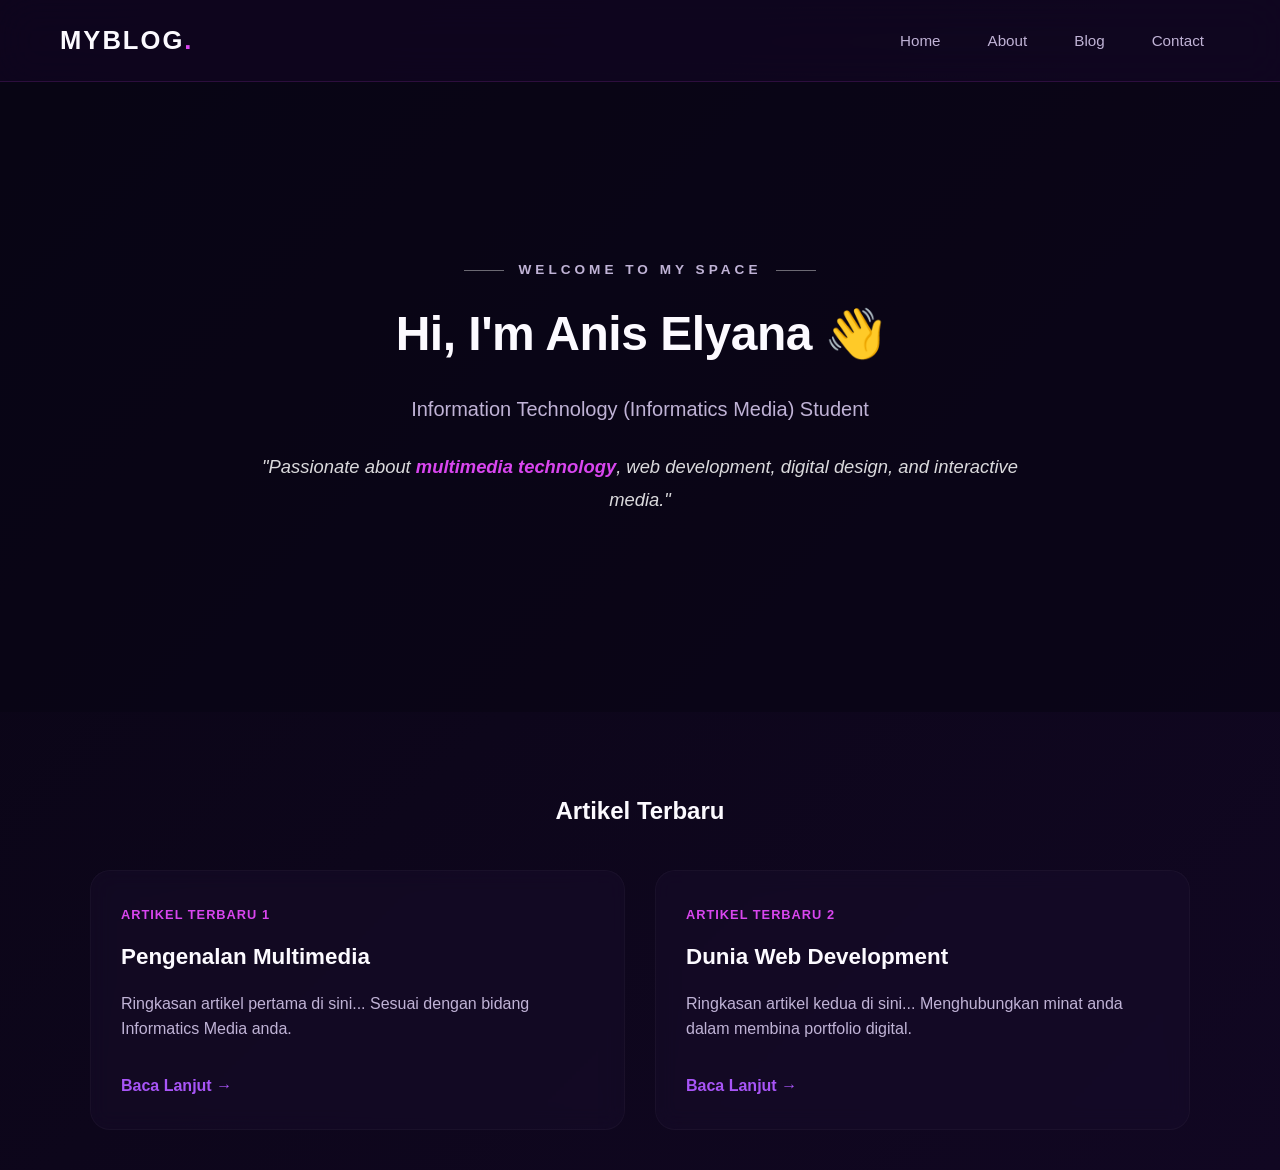
==== index.html @ ac36e663 "update" ====
<!DOCTYPE html>
<html lang="ms">
<head>
    <meta charset="UTF-8">
    <!-- TAG WAJIB UNTUK RESPONSIVE MOBILE -->
    <meta name="viewport" content="width=device-width, initial-scale=1.0">
    <title>Personal Blog | Home</title>
    <link rel="stylesheet" href="style.css">
</head>
<body>

    <!-- Menu Navigasi (Kekal & Responsive) -->
    <nav class="navbar">
        <div class="logo">MyBlog</div>
        <ul class="nav-links">
            <li><a href="index.html">Home</a></li>
            <li><a href="about.html">About</a></li>
            <li><a href="blog.html">Blog</a></li>
            <li><a href="contact.html">Contact</a></li>
        </ul>
    </nav>

    <!-- HERO SECTION (KINI GAMBAR DIKAWAL TERUS OLEH HTML MENGGUNAKAN background.jpg) -->
    <header class="hero-space" style="background: url('background.jpg') no-repeat center center/cover;">
        <div class="hero-overlay">
            <div class="hero-content">
                
                <div class="welcome-line">
                    <span class="line"></span>
                    <span class="welcome-text">WELCOME TO MY SPACE</span>
                    <span class="line"></span>
                </div>

                <h1 class="hero-title">Hi, I'm Anis Elyana <span class="wave-emoji">👋</span></h1>
                
                <p class="hero-subtitle">Information Technology (Informatics Media) Student</p>
                
                <p class="hero-quote">
                    "Passionate about <span class="highlight-purple">multimedia technology</span>, web development, digital design, and interactive media."
                </p>

            </div>
        </div>
    </header>

    <!-- KANDUNGAN UTAMA (Kekal Kad Artikel Anda di Bawah Hero) -->
    <main class="container">
        <h2 style="text-align: center; margin-top: 40px; color: var(--text-main);">Artikel Terbaru</h2>
        
        <section class="content-grid">
            <div class="card">
                <span class="blog-date">Artikel Terbaru 1</span>
                <h3>Pengenalan Multimedia</h3>
                <p>Ringkasan artikel pertama di sini... Sesuai dengan bidang Informatics Media anda.</p>
                <a href="blog.html">Baca Lanjut &rarr;</a>
            </div>
            <div class="card">
                <span class="blog-date">Artikel Terbaru 2</span>
                <h3>Dunia Web Development</h3>
                <p>Ringkasan artikel kedua di sini... Menghubungkan minat anda dalam membina portfolio digital.</p>
                <a href="blog.html">Baca Lanjut &rarr;</a>
            </div>
        </section>
    </main>

</body>
</html>
---- style.css ----
/* --- 1. SETTING UTAMA & WARNA (TEMA CYBER PURPLE) --- */
:root {
    --purple-neon: #d946ef;     /* Fuchsia / Neon Purple */
    --purple-glow: #a855f7;     /* Bright Violet */
    --bg-dark: #090514;         /* Ungu gelap pekat malam */
    --bg-light-purple: #140b24; /* Ungu gelap sederhana */
    --card-bg: rgba(26, 15, 46, 0.45); /* Gelas ungu separa lutsinar */
    --text-main: #fcfaff;       /* Putih bersih dengan ton ungu lembut */
    --text-muted: #c0b3d6;      /* Kelabu ungu lembut */
}

/* 1.1 ANIMASI LATAR BELAKANG UNGU BERGERAK */
@keyframes purpleFlow {
    0% { background-position: 0% 50%; }
    50% { background-position: 100% 50%; }
    100% { background-position: 0% 50%; }
}

body {
    font-family: 'Segoe UI', Roboto, sans-serif;
    margin: 0;
    padding: 0;
    background: linear-gradient(135deg, var(--bg-dark), #110722, #1d0b3a, var(--bg-light-purple));
    background-size: 300% 300%;
    animation: purpleFlow 15s ease infinite;
    color: var(--text-main);
    line-height: 1.6;
    overflow-x: hidden;
}

.container {
    padding: 40px 20px;
    max-width: 1100px;
    margin: 0 auto;
}

/* --- 2. MENU NAVIGASI MINIMALIS UNGU --- */
.navbar {
    background-color: rgba(17, 7, 34, 0.65);
    backdrop-filter: blur(20px);
    -webkit-backdrop-filter: blur(20px);
    padding: 20px;
    display: flex;
    flex-direction: column;
    align-items: center;
    gap: 15px;
    border-bottom: 1px solid rgba(217, 70, 239, 0.15);
    position: sticky;
    top: 0;
    z-index: 1000;
}

.logo {
    font-size: 1.6rem;
    font-weight: 800;
    color: var(--text-main);
    letter-spacing: 2px;
    text-transform: uppercase;
    position: relative;
}

/* Kesan titik neon ungu pada logo (Dibaiki dari ::sidebar) */
.logo::after {
    content: '.';
    color: var(--purple-neon);
    animation: pulseGlow 2s infinite;
}

@keyframes pulseGlow {
    0%, 100% { opacity: 0.3; text-shadow: none; }
    50% { opacity: 1; text-shadow: 0 0 10px var(--purple-neon); }
}

.nav-links {
    list-style: none;
    padding: 0;
    margin: 0;
    display: flex;
    flex-direction: column;
    gap: 15px;
    text-align: center;
}

.nav-links a {
    color: var(--text-muted);
    text-decoration: none;
    font-weight: 500;
    font-size: 0.95rem;
    transition: all 0.3s ease;
    padding: 8px 16px;
    border-radius: 20px; /* Bentuk kapsul pill */
}

.nav-links a:hover {
    color: var(--text-main);
    background: rgba(217, 70, 239, 0.15);
    box-shadow: 0 0 15px rgba(217, 70, 239, 0.2);
}

/* --- 3. HERO SECTION BARU (BERDASARKAN image_591ca4.jpg) --- */
.hero-space {
    position: relative;
    width: 100%;
    min-height: 70vh; /* Ketinggian yang seimbang untuk desktop & mobile */
    
    /* DIBAIKI: Nama fail ditukar kepada background.jpg mengikut fail anda */
    background: url('background.jpg') no-repeat center center/cover;
    
    display: flex;
    align-items: center;
    justify-content: center;
}

/* Lapisan Gelap Gelap lutsinar di atas gambar */
.hero-overlay {
    position: absolute;
    top: 0;
    left: 0;
    width: 100%;
    height: 100%;
    background: rgba(9, 5, 20, 0.65); 
    display: flex;
    align-items: center;
    justify-content: center;
    padding: 20px;
    box-sizing: border-box;
}

.hero-content {
    text-align: center;
    max-width: 800px;
    animation: fadeInUp 0.8s cubic-bezier(0.16, 1, 0.3, 1) both;
}

/* Hiasan WELCOME TO MY SPACE + Garisan Kiri Kanan */
.welcome-line {
    display: flex;
    align-items: center;
    justify-content: center;
    gap: 15px;
    margin-bottom: 15px;
}

.welcome-line .line {
    width: 40px;
    height: 1px;
    background-color: rgba(255, 255, 255, 0.4);
}

.welcome-text {
    font-size: 0.85rem;
    font-weight: 600;
    letter-spacing: 4px;
    color: var(--text-muted);
    text-transform: uppercase;
}

/* Tajuk Utama Besar */
.hero-title {
    font-size: 3rem;
    font-weight: 700;
    margin: 10px 0;
    color: var(--text-main);
    letter-spacing: -0.5px;
}

.hero-subtitle {
    font-size: 1.25rem;
    color: var(--text-muted);
    margin-bottom: 25px;
    font-weight: 400;
}

/* Teks Petikan / Quote */
.hero-quote {
    font-size: 1.15rem;
    font-style: italic;
    color: rgba(255, 255, 255, 0.85);
    font-weight: 300;
    line-height: 1.8;
}

.highlight-purple {
    color: var(--purple-neon);
    font-weight: 600;
}

/* ANIMASI LAMBAIAN TANGAN (WAVING HAND) */
.wave-emoji {
    display: inline-block;
    animation: waveAnimation 2.5s infinite;
    transform-origin: 70% 70%;
}

/* --- 4. REKA BENTUK HALAMAN ABOUT (KAD LENGCUK MODEN) --- */
@keyframes fadeInUp {
    from {
        opacity: 0;
        transform: translateY(40px);
    }
    to {
        opacity: 1;
        transform: translateY(0);
    }
}

.about-section {
    background: var(--card-bg);
    padding: 50px 40px;
    border-radius: 24px; 
    backdrop-filter: blur(10px);
    -webkit-backdrop-filter: blur(10px);
    box-shadow: 0 20px 40px rgba(0, 0, 0, 0.5);
    border: 1px solid rgba(217, 70, 239, 0.1);
    text-align: center;
    animation: fadeInUp 0.8s cubic-bezier(0.16, 1, 0.3, 1) both;
}

.about-section h2 {
    color: var(--text-main);
    font-size: 2.2rem;
    margin-top: 0;
    margin-bottom: 25px;
}

.profile-img {
    width: 150px;
    height: 150px;
    object-fit: cover;
    border-radius: 30px; 
    border: 3px solid var(--purple-neon);
    box-shadow: 0 0 25px rgba(217, 70, 239, 0.4);
    margin: 25px auto;
    display: block;
    transition: transform 0.5s ease;
}

.profile-img:hover {
    transform: rotate(5deg) scale(1.05); 
}

.about-text p {
    color: var(--text-muted);
    max-width: 700px;
    margin: 15px auto;
    font-size: 1.05rem;
}

/* --- 5. GRID KAD BLOG DENGAN EFFECT BORDER PURPLE GLOW --- */
.content-grid {
    display: grid;
    grid-template-columns: 1fr;
    gap: 30px;
    margin-top: 40px;
}

.card {
    background: var(--card-bg);
    padding: 30px;
    border-radius: 20px;
    backdrop-filter: blur(10px);
    -webkit-backdrop-filter: blur(10px);
    border: 1px solid rgba(255, 255, 255, 0.03);
    transition: all 0.4s cubic-bezier(0.16, 1, 0.3, 1);
    animation: fadeInUp 0.8s cubic-bezier(0.16, 1, 0.3, 1) both;
}

.card:nth-child(2) { animation-delay: 0.15s; }
.card:nth-child(3) { animation-delay: 0.3s; }

.card:hover {
    transform: translateY(-6px);
    background: rgba(38, 22, 66, 0.6);
    border-color: var(--purple-neon);
    box-shadow: 0 15px 30px rgba(168, 85, 247, 0.25);
}

.blog-date {
    font-size: 0.8rem;
    font-weight: 600;
    color: var(--purple-neon);
    text-transform: uppercase;
    letter-spacing: 1px;
}

.card h3 {
    margin: 12px 0;
    color: var(--text-main);
    font-size: 1.4rem;
}

.card p {
    color: var(--text-muted);
}

.card a {
    color: var(--purple-glow);
    text-decoration: none;
    font-weight: bold;
    display: inline-block;
    margin-top: 15px;
    transition: color 0.3s ease;
}

.card a:hover {
    color: var(--purple-neon);
}

/* --- 6. BORANG CONTACT MINIMALIS --- */
.contact-form {
    background: var(--card-bg);
    padding: 40px;
    border-radius: 24px;
    backdrop-filter: blur(10px);
    -webkit-backdrop-filter: blur(10px);
    box-shadow: 0 20px 40px rgba(0, 0, 0, 0.5);
    border: 1px solid rgba(217, 70, 239, 0.1);
    max-width: 500px;
    margin: 40px auto 0 auto;
    animation: fadeInUp 0.8s cubic-bezier(0.16, 1, 0.3, 1) both;
}

.form-group {
    margin-bottom: 25px;
    display: flex;
    flex-direction: column;
}

.form-group label {
    margin-bottom: 10px;
    font-size: 0.9rem;
    color: var(--text-main);
    letter-spacing: 0.5px;
}

.form-group input, .form-group textarea {
    padding: 14px;
    background: rgba(13, 7, 24, 0.8);
    border: 1px solid rgba(255, 255, 255, 0.05);
    border-radius: 12px;
    font-size: 1rem;
    color: var(--text-main);
    width: 100%;
    box-sizing: border-box;
    transition: all 0.3s ease;
}

.form-group input:focus, .form-group textarea:focus {
    outline: none;
    border-color: var(--purple-neon);
    box-shadow: 0 0 12px rgba(217, 70, 239, 0.3);
}

.submit-btn {
    background: linear-gradient(135deg, #7c3aed, var(--purple-neon));
    color: white;
    padding: 16px;
    border: none;
    border-radius: 12px;
    cursor: pointer;
    font-size: 1rem;
    font-weight: bold;
    letter-spacing: 1px;
    width: 100%;
    box-shadow: 0 4px 20px rgba(168, 85, 247, 0.3);
    transition: all 0.3s ease;
}

.submit-btn:hover {
    transform: translateY(-2px);
    box-shadow: 0 6px 25px rgba(217, 70, 239, 0.5);
    filter: brightness(1.1);
}

/* --- 7. MEDIA QUERY (Untuk Laptop / Skrin Besar & Responsif) --- */
@media (min-width: 768px) {
    .navbar {
        flex-direction: row;
        justify-content: space-between;
        padding: 20px 60px;
    }

    .nav-links {
        flex-direction: row;
        gap: 15px;
    }

    .about-section {
        text-align: left;
        display: flex;
        align-items: center;
        gap: 60px;
        padding: 60px;
    }

    .profile-img {
        margin: 0;
        width: 170px;
        height: 170px;
    }

    .content-grid {
        grid-template-columns: repeat(2, 1fr);
    }
}

/* Penyesuaian Saiz Skrin Telefon untuk Hero Space */
@media (max-width: 768px) {
    .hero-title {
        font-size: 2.2rem;
    }
    .hero-subtitle {
        font-size: 1.05rem;
    }
    .hero-quote {
        font-size: 1rem;
    }
    .welcome-line .line {
        width: 25px;
    }
}
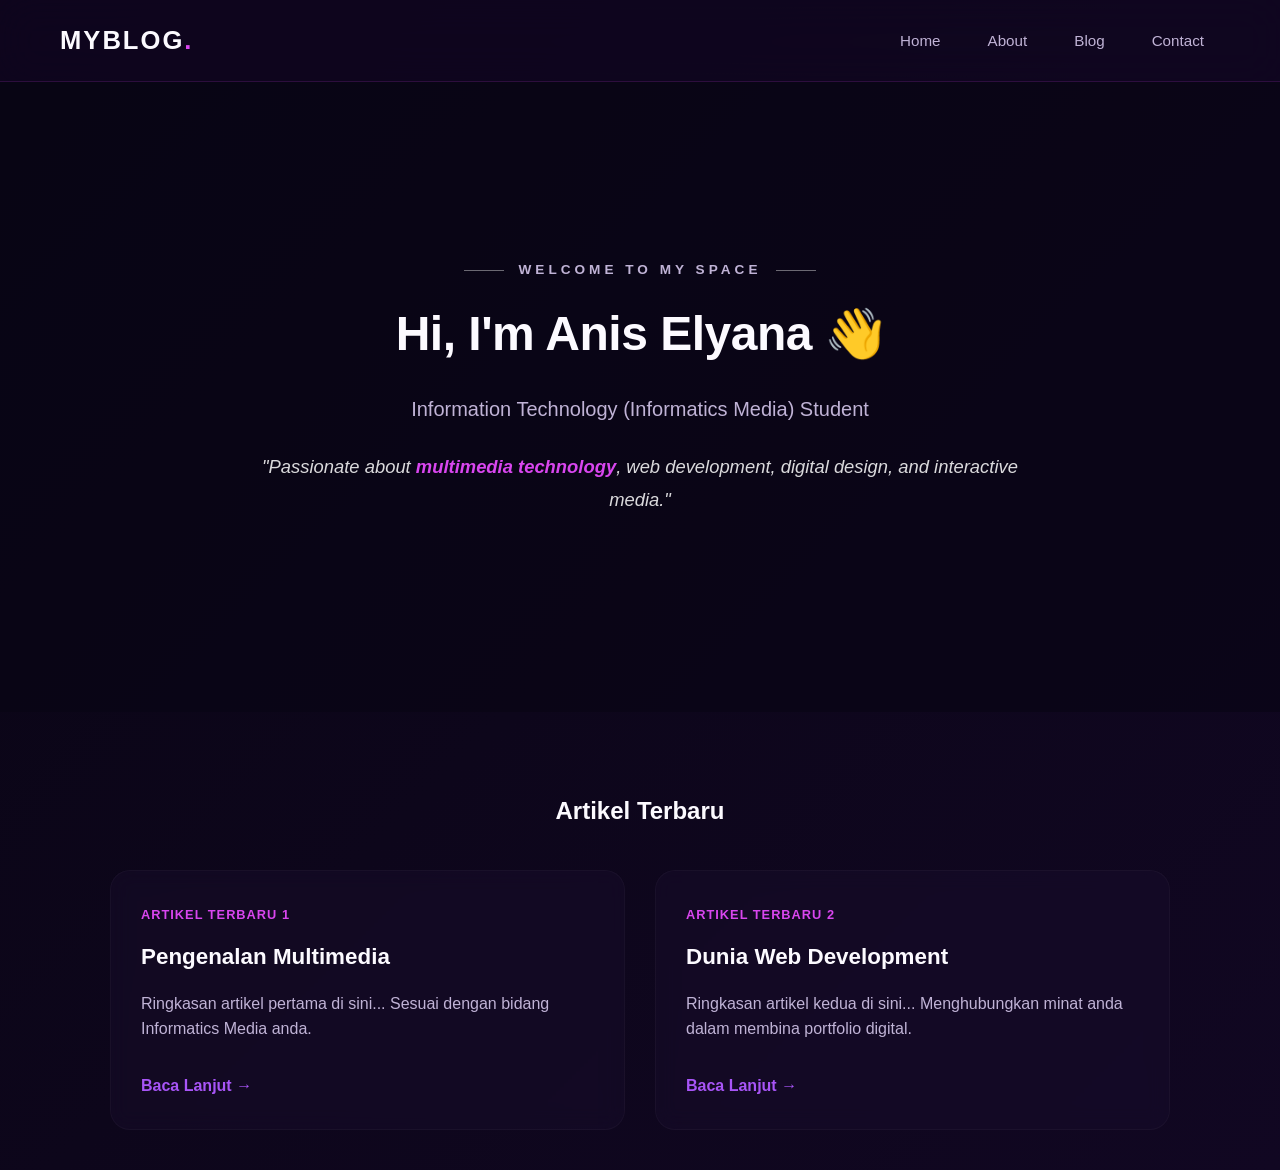
==== commit 3d8dcd4f: "update" ====
--- a/index.html
+++ b/index.html
@@ -20,8 +20,8 @@
         </ul>
     </nav>
 
-    <!-- HERO SECTION (KINI GAMBAR DIKAWAL TERUS OLEH HTML MENGGUNAKAN background.jpg) -->
-    <header class="hero-space" style="background: url('background.jpg') no-repeat center center/cover;">
+    <!-- HERO SECTION (TUKAR BARU - BERDASARKAN RUJUKAN image_591ca4.jpg) -->
+    <header class="hero-space">
         <div class="hero-overlay">
             <div class="hero-content">
                 
--- a/style.css
+++ b/style.css
@@ -102,10 +102,7 @@
     position: relative;
     width: 100%;
     min-height: 70vh; /* Ketinggian yang seimbang untuk desktop & mobile */
-    
-    /* DIBAIKI: Nama fail ditukar kepada background.jpg mengikut fail anda */
-    background: url('background.jpg') no-repeat center center/cover;
-    
+    background: url('images/bg-hero.jpg') no-repeat center center/cover;
     display: flex;
     align-items: center;
     justify-content: center;
@@ -190,6 +187,17 @@
     display: inline-block;
     animation: waveAnimation 2.5s infinite;
     transform-origin: 70% 70%;
+}
+
+@keyframes waveAnimation {
+    0% { transform: rotate( 0.0deg) }
+   10% { transform: rotate(14.0deg) } 
+   20% { transform: rotate(-8.0deg) }
+   30% { transform: rotate(14.0deg) }
+   40% { transform: rotate(-4.0deg) }
+   50% { transform: rotate(10.0deg) }
+   60% { transform: rotate( 0.0deg) } 
+  100% { transform: rotate( 0.0deg) }
 }
 
 /* --- 4. REKA BENTUK HALAMAN ABOUT (KAD LENGCUK MODEN) --- */
@@ -418,4 +426,365 @@
     .welcome-line .line {
         width: 25px;
     }
+}
+/* ==========================================================================
+   GAYA GAMBAR PROFIL DI DALAM KAD BIOGRAFI (VERSI LEBIH BESAR)
+   ========================================================================== */
+
+/* Mengubah kad utama supaya menyokong susunan Flexbox (Teks + Gambar) */
+.about-main-card {
+    display: flex;
+    flex-direction: column; /* Atas ke bawah untuk skrin telefon */
+    align-items: center;
+    gap: 35px;
+}
+
+/* DIBAIKI: Saiz dilaraskan kepada 160px (lebih besar dan jelas di telefon) */
+.about-profile-img {
+    width: 160px;
+    height: 160px;
+    object-fit: cover;
+    border-radius: 24px; /* Lengkungan ditingkatkan supaya nampak lebih lembut dan moden */
+    border: 3.5px solid var(--purple-neon);
+    box-shadow: 0 0 22px rgba(217, 70, 239, 0.45);
+    transition: transform 0.4s ease;
+    flex-shrink: 0; /* Mengelakkan gambar daripada terkemek */
+}
+
+/* Efek interaktif apabila tetikus lalu di atas gambar */
+.about-profile-img:hover {
+    transform: scale(1.05) rotate(3deg);
+}
+
+.about-bio-text {
+    width: 100%;
+}
+
+/* Responsif: Apabila dibuka di Laptop, gambar beralih ke sebelah kiri teks */
+@media (min-width: 768px) {
+    .about-main-card {
+        flex-direction: row; /* Bersebelahan (Kiri & Kanan) */
+        text-align: left;
+        padding: 45px;
+        gap: 40px; /* Jarak antara gambar dan teks dilebarkan sedikit */
+    }
+    
+    /* DIBAIKI: Saiz untuk skrin laptop dinaikkan kepada 185px supaya nampak impak portfolio profesional */
+    .about-profile-img {
+        width: 185px;
+        height: 185px;
+    }
+}
+/* ==========================================================================
+   REKA BENTUK SEMULA HALAMAN ABOUT ME (KEMAS & MODEN)
+   ========================================================================== */
+
+/* Jarak dalam kontena utama */
+.container {
+    max-width: 1100px;
+    margin: 0 auto;
+    padding: 40px 20px;
+    box-sizing: border-box;
+}
+
+/* Tajuk Utama Halaman dengan Garisan Bawah */
+.page-title {
+    font-size: 2.5rem;
+    font-weight: 700;
+    color: #ffffff;
+    margin-bottom: 40px;
+    position: relative;
+    display: inline-block;
+}
+
+.page-title::after {
+    content: '';
+    position: absolute;
+    left: 0;
+    bottom: -8px;
+    width: 50px;
+    height: 4px;
+    background-color: var(--purple-glow, #d946ef);
+    border-radius: 2px;
+}
+
+/* Kad Besar Biografi */
+.about-main-card {
+    background: rgba(26, 15, 46, 0.6); /* Warna kad ungu gelap telus cahaya */
+    backdrop-filter: blur(12px);
+    -webkit-backdrop-filter: blur(12px);
+    border: 1px solid rgba(255, 255, 255, 0.08);
+    padding: 35px;
+    border-radius: 20px;
+    margin-bottom: 35px;
+    box-shadow: 0 10px 30px rgba(0, 0, 0, 0.4);
+    display: flex;
+    flex-direction: column;
+    align-items: center;
+    gap: 35px;
+}
+
+/* Reka bentuk gambar profil saiz ideal (Besar & Tegas) */
+.about-profile-img {
+    width: 160px;
+    height: 160px;
+    object-fit: cover;
+    border-radius: 24px;
+    border: 3.5px solid var(--purple-neon, #d946ef);
+    box-shadow: 0 0 22px rgba(217, 70, 239, 0.45);
+    transition: transform 0.4s ease;
+    flex-shrink: 0;
+}
+
+.about-profile-img:hover {
+    transform: scale(1.05) rotate(3deg);
+}
+
+/* Teks Bio */
+.about-bio-text {
+    width: 100%;
+}
+
+.about-bio-text p {
+    font-size: 1.05rem;
+    color: rgba(255, 255, 255, 0.85);
+    line-height: 1.8;
+    margin-bottom: 20px;
+}
+
+.about-bio-text p:last-child {
+    margin-bottom: 0;
+}
+
+.highlight-purple {
+    color: var(--purple-neon, #d946ef);
+    font-weight: 600;
+}
+
+/* Susunan Grid untuk Dua Kad Kemahiran */
+.skills-grid {
+    display: grid;
+    grid-template-columns: 1fr;
+    gap: 25px;
+    margin-top: 35px;
+}
+
+/* Rupa Bentuk Kad Kemahiran */
+.skill-card {
+    background: rgba(26, 15, 46, 0.6);
+    backdrop-filter: blur(12px);
+    -webkit-backdrop-filter: blur(12px);
+    border: 1px solid rgba(255, 255, 255, 0.08);
+    padding: 30px;
+    border-radius: 18px;
+    box-shadow: 0 10px 30px rgba(0, 0, 0, 0.4);
+    transition: transform 0.3s ease, border-color 0.3s ease;
+}
+
+.skill-card:hover {
+    transform: translateY(-4px);
+    border-color: rgba(217, 70, 239, 0.4);
+}
+
+/* Kesan Garisan Cahaya Ungu di Sebelah Kiri Kad Pertama */
+.border-left-glow {
+    border-left: 4px solid var(--purple-glow, #d946ef) !important;
+}
+
+/* Bahagian Atas Kad (Ikon + Tajuk) */
+.skill-header {
+    display: flex;
+    align-items: center;
+    gap: 15px;
+    margin-bottom: 15px;
+}
+
+.skill-icon {
+    font-size: 1.3rem;
+    color: #ffffff;
+    background: rgba(217, 70, 239, 0.15); /* Cahaya ungu lembut belakang ikon */
+    padding: 12px;
+    border-radius: 10px;
+    display: flex;
+    align-items: center;
+    justify-content: center;
+}
+
+.skill-card h3 {
+    margin: 0;
+    font-size: 1.25rem;
+    color: #ffffff;
+    font-weight: 600;
+}
+
+.skill-card p {
+    margin: 0;
+    font-size: 0.98rem;
+    color: rgba(255, 255, 255, 0.75);
+    line-height: 1.6;
+}
+
+/* Responsif: Tukar kepada Susunan Laptop */
+@media (min-width: 768px) {
+    .about-main-card {
+        flex-direction: row; /* Gambar kiri, teks kanan */
+        text-align: left;
+        padding: 45px;
+        gap: 40px;
+    }
+    
+    .about-profile-img {
+        width: 185px;
+        height: 185px;
+    }
+
+    .skills-grid {
+        grid-template-columns: repeat(2, 1fr); /* 2 Kolum bersebelahan */
+    }
+}
+/* ==========================================================================
+   REKA BENTUK HALAMAN ACADEMIC PROJECTS (BERDASARKAN image_4dc2a2.jpg)
+   ========================================================================== */
+
+/* Susunan Grid untuk 3 Kolum Sebaris (Desktop) */
+.blog-grid {
+    display: grid;
+    grid-template-columns: 1fr; /* 1 kolum untuk phone */
+    gap: 30px;
+    margin-top: 20px;
+}
+
+/* Rupa Bentuk Utama Kad Projek */
+.blog-card {
+    background: #0d081b; /* Warna latar belakang kad hitam/ungu pekat gelap */
+    border-radius: 18px;
+    overflow: hidden;
+    box-shadow: 0 10px 25px rgba(0, 0, 0, 0.5);
+    display: flex;
+    flex-direction: column;
+    transition: transform 0.3s ease, box-shadow 0.3s ease;
+    border: 1px solid rgba(255, 255, 255, 0.03);
+}
+
+.blog-card:hover {
+    transform: translateY(-6px);
+    box-shadow: 0 15px 35px rgba(168, 85, 247, 0.15);
+}
+
+/* Bekas Gambar Projek */
+.blog-img-container {
+    width: 100%;
+    height: 200px;
+    overflow: hidden;
+    background: #140b24;
+}
+
+/* Gambar Projek */
+.blog-project-img {
+    width: 100%;
+    height: 100%;
+    object-fit: cover;
+    transition: transform 0.5s ease;
+}
+
+.blog-card:hover .blog-project-img {
+    transform: scale(1.04); /* Kesan zum masuk lembut semasa hover */
+}
+
+/* Kandungan Teks Di Dalam Kad */
+.blog-card-content {
+    padding: 25px;
+    display: flex;
+    flex-direction: column;
+    flex-grow: 1;
+}
+
+/* Tag Kategori (Contoh: AUGMENTED REALITY) */
+.project-tag {
+    font-size: 0.75rem;
+    font-weight: 700;
+    color: #c0b3d6; /* Warna tulisan cerah lembut */
+    background: rgba(255, 255, 255, 0.07); /* Latar belakang tag kelabu-ungu telus */
+    padding: 6px 12px;
+    border-radius: 6px;
+    align-self: flex-start;
+    text-transform: uppercase;
+    letter-spacing: 0.5px;
+    margin-bottom: 15px;
+}
+
+/* Tajuk Projek */
+.project-title {
+    font-size: 1.35rem;
+    font-weight: 700;
+    color: #ffffff;
+    margin: 0 0 12px 0;
+    line-height: 1.4;
+}
+
+/* Penerangan / Deskripsi Projek */
+.project-desc {
+    font-size: 0.95rem;
+    color: #a496c0; /* Ton warna kelabu-ungu malap sedikit */
+    line-height: 1.6;
+    margin: 0 0 20px 0;
+    flex-grow: 1;
+}
+
+/* Pautan "Read More" */
+.project-link {
+    font-size: 0.9rem;
+    color: #ffffff;
+    text-decoration: none;
+    font-weight: 600;
+    align-self: flex-start;
+    transition: color 0.3s ease, transform 0.3s ease;
+}
+
+.project-link:hover {
+    color: var(--purple-glow, #a855f7);
+    transform: translateX(3px); /* Kesan bergerak ke kanan sikit masa dihover */
+}
+
+/* Responsif: Apabila dibuka pada Laptop, tukar kepada 3 kolum bersebelahan */
+@media (min-width: 992px) {
+    .blog-grid {
+        grid-template-columns: repeat(3, 1fr);
+    }
+}
+
+/* Responsif: Sesuai untuk tablet (2 kolum) */
+@media (min-width: 768px) and (max-width: 991px) {
+    .blog-grid {
+        grid-template-columns: repeat(2, 1fr);
+    }
+}
+/* ==========================================================================
+   GAYA KAWALAN UNTUK FUNGSI READ MORE
+   ========================================================================== */
+
+/* Menyembunyikan teks tambahan secara lalai (default) */
+.more-text {
+    display: none;
+    color: #e5def2; /* Warna teks tambahan dibuat sedikit terang untuk dibaca */
+}
+
+/* Mengubah tag <a> sebelum ini kepada reka bentuk <button> yang bersih */
+.project-btn {
+    background: none;
+    border: none;
+    font-family: inherit;
+    font-size: 0.9rem;
+    color: #ffffff;
+    font-weight: 600;
+    cursor: pointer;
+    align-self: flex-start;
+    padding: 0;
+    margin-top: auto; /* Memastikan butang sentiasa duduk rapat di bahagian bawah kad */
+    transition: color 0.3s ease, transform 0.3s ease;
+}
+
+.project-btn:hover {
+    color: var(--purple-glow, #a855f7);
+    transform: translateX(3px);
 }
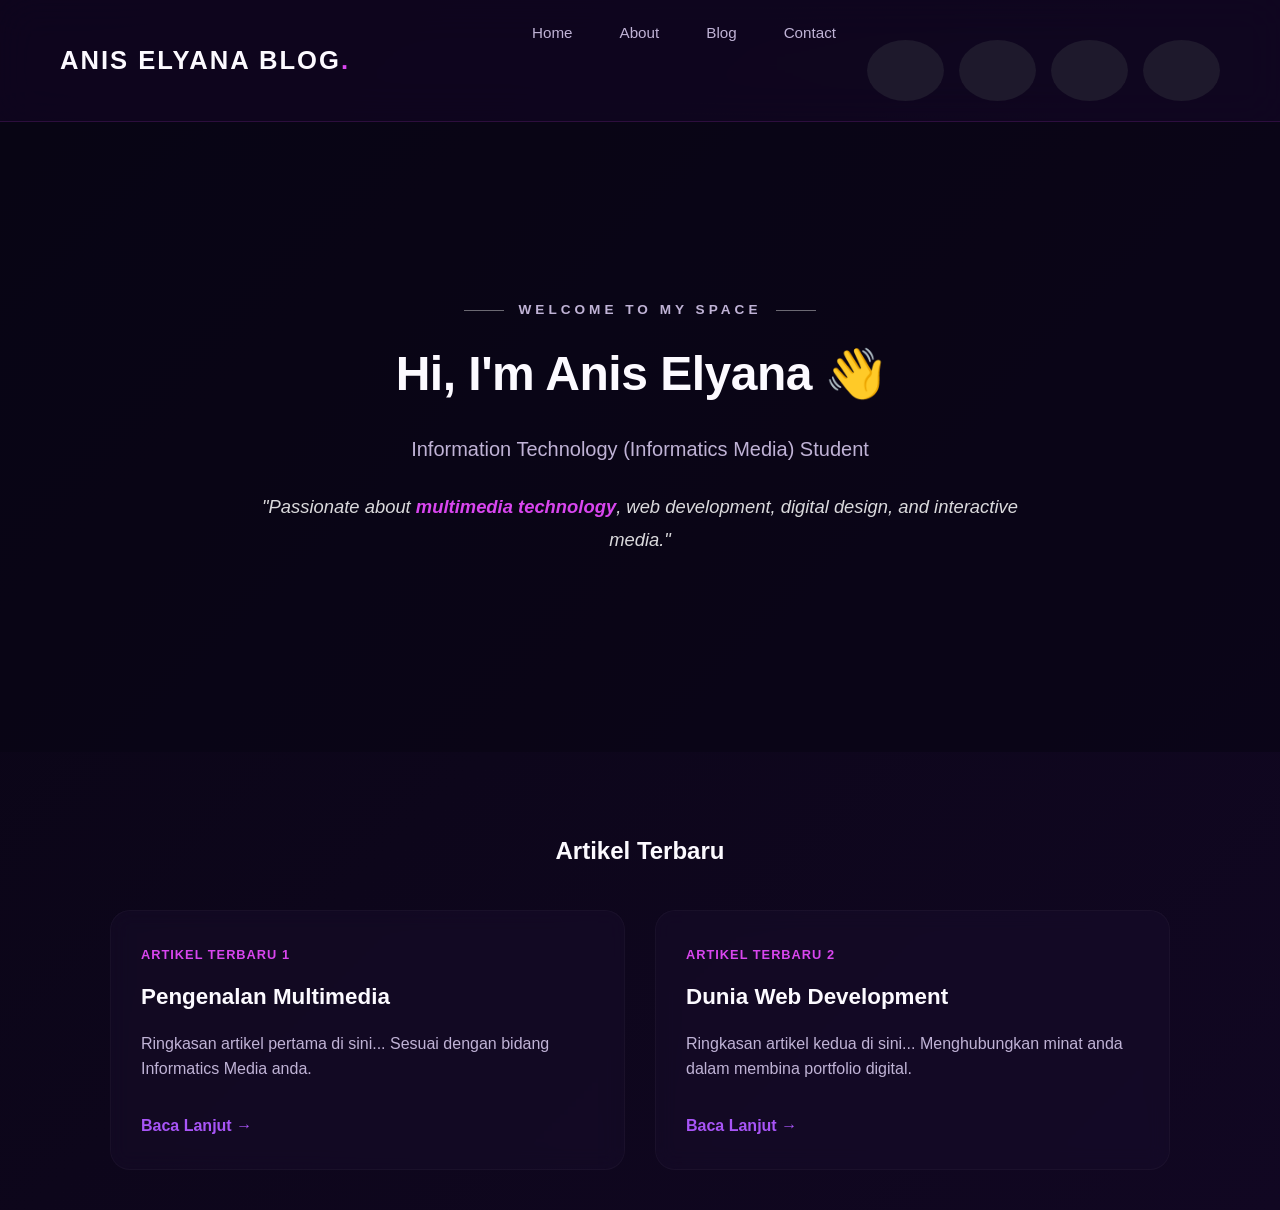
==== commit eb8beb5e: "update" ====
--- a/index.html
+++ b/index.html
@@ -11,14 +11,23 @@
 
     <!-- Menu Navigasi (Kekal & Responsive) -->
     <nav class="navbar">
-        <div class="logo">MyBlog</div>
+        <div class="logo">Anis Elyana Blog</div>
         <ul class="nav-links">
             <li><a href="index.html">Home</a></li>
             <li><a href="about.html">About</a></li>
             <li><a href="blog.html">Blog</a></li>
             <li><a href="contact.html">Contact</a></li>
+
+            <!-- Bahagian Ikon Media Sosial -->
+<div class="social-icons">
+    <a href="URL_LINKEDIN_ANIS" target="_blank"><i class="fab fa-linkedin-in"></i></a>
+    <a href="URL_INSTAGRAM_ANIS" target="_blank"><i class="fab fa-instagram"></i></a>
+    <a href="URL_FACEBOOK_ANIS" target="_blank"><i class="fab fa-facebook-f"></i></a>
+    <a href="mailto:anisn3823@gmail.com"><i class="fas fa-envelope"></i></a>
+</div>
         </ul>
     </nav>
+    
 
     <!-- HERO SECTION (TUKAR BARU - BERDASARKAN RUJUKAN image_591ca4.jpg) -->
     <header class="hero-space">
--- a/style.css
+++ b/style.css
@@ -760,16 +760,96 @@
     }
 }
 /* ==========================================================================
-   GAYA KAWALAN UNTUK FUNGSI READ MORE
+   REKA BENTUK POPUP MODAL GAMBAR BUKTI (THEME GLOW)
    ========================================================================== */
 
-/* Menyembunyikan teks tambahan secara lalai (default) */
-.more-text {
-    display: none;
-    color: #e5def2; /* Warna teks tambahan dibuat sedikit terang untuk dibaca */
-}
-
-/* Mengubah tag <a> sebelum ini kepada reka bentuk <button> yang bersih */
+/* Latar belakang kabur di belakang popup (Overlay) */
+.modal-overlay {
+    position: fixed;
+    top: 0;
+    left: 0;
+    width: 100%;
+    height: 100%;
+    background: rgba(10, 5, 22, 0.85); /* Ungu gelap hitam yang sangat telus */
+    backdrop-filter: blur(8px); /* Kesan kabur profesional */
+    -webkit-backdrop-filter: blur(8px);
+    display: flex;
+    align-items: center;
+    justify-content: center;
+    z-index: 9999; /* Memastikan ia sentiasa berada di lapisan paling atas */
+    opacity: 0;
+    pointer-events: none;
+    transition: opacity 0.3s ease;
+}
+
+/* Aktifkan popup apabila butang ditekan */
+.modal-overlay.active {
+    opacity: 1;
+    pointer-events: auto;
+}
+
+/* Kotak Kandungan Popup (Modal Content Box) */
+.modal-content {
+    background: #130b24; /* Warna tema ungu gelap blog Anis */
+    border: 2px solid var(--purple-neon, #d946ef); /* Border menyala neon */
+    box-shadow: 0 0 30px rgba(217, 70, 239, 0.3);
+    width: 90%;
+    max-width: 650px;
+    border-radius: 20px;
+    padding: 25px;
+    position: relative;
+    transform: scale(0.85);
+    transition: transform 0.3s ease;
+}
+
+/* Kesan animasi zoom masuk yang lancar semasa popup aktif */
+.modal-overlay.active .modal-content {
+    transform: scale(1);
+}
+
+/* Butang Pangkah Tutup (Close Button 'X') */
+.modal-close {
+    position: absolute;
+    top: 15px;
+    right: 20px;
+    font-size: 1.8rem;
+    color: #a496c0;
+    cursor: pointer;
+    transition: color 0.2s ease;
+}
+
+.modal-close:hover {
+    color: var(--purple-neon, #d946ef);
+}
+
+/* Tajuk di dalam Popup */
+.modal-title {
+    margin: 0 0 20px 0;
+    font-size: 1.25rem;
+    color: #ffffff;
+    font-weight: 600;
+    border-bottom: 1px solid rgba(255, 255, 255, 0.1);
+    padding-bottom: 10px;
+}
+
+/* Ruang Letak Gambar */
+.modal-body {
+    width: 100%;
+    display: flex;
+    justify-content: center;
+    align-items: center;
+}
+
+/* Gaya Gambar Bukti */
+.modal-evidence-img {
+    width: 100%;
+    max-height: 450px; /* Menghalang gambar daripada terlalu panjang ke bawah skrin */
+    object-fit: contain; /* Mengekalkan nisbah asal gambar supaya tidak terkemek */
+    border-radius: 10px;
+    background: #090514;
+}
+
+/* Rekabentuk Butang Kekal Konsisten */
 .project-btn {
     background: none;
     border: none;
@@ -780,11 +860,242 @@
     cursor: pointer;
     align-self: flex-start;
     padding: 0;
-    margin-top: auto; /* Memastikan butang sentiasa duduk rapat di bahagian bawah kad */
+    margin-top: auto;
     transition: color 0.3s ease, transform 0.3s ease;
 }
 
 .project-btn:hover {
     color: var(--purple-glow, #a855f7);
     transform: translateX(3px);
+}
+/* 1. Mengehadkan saiz maksimum kotak modal supaya tidak terlalu besar/lebar */
+.modal-content {
+    max-width: 650px;       /* Mengehadkan lebar kotak modal */
+    width: 90%;             /* Supaya responsive pada skrin phone */
+    max-height: 85vh;       /* Mengehadkan tinggi modal agar tidak terkeluar skrin */
+    overflow-y: auto;       /* Jika kandungan panjang, ia akan buat scroll dalam modal sahaja */
+    border-radius: 12px;
+    padding: 20px;
+}
+
+/* 2. Memastikan Gambar Bukti automatik mengikut saiz kotak modal & tidak "peta" */
+.modal-evidence-img {
+    width: 100%;            /* Lebar imej akan mengikut lebar kotak */
+    max-height: 400px;      /* Mengehadkan tinggi maksimum gambar (contohnya gambar aiskrim tadi) */
+    object-fit: contain;    /* Mengekalkan nisbah gambar supaya tidak penyek atau herot */
+    display: block;
+    margin: 0 auto;         /* Memastikan gambar duduk di tengah-tengah */
+}
+
+/* 3. Memastikan Video (Iframe & Video Tag) juga tidak terlalu besar */
+.modal-evidence-iframe, 
+.modal-evidence-video {
+    width: 100%;
+    height: 360px;          /* Ketinggian yang ideal untuk paparan video */
+    max-height: 70vh;
+}
+/* ==========================================================================
+   GAYA STRUKTUR HALAMAN CONTACT ME (PREMIUM DARK & PURPLE)
+   ========================================================================== */
+
+/* Pengurusan susun atur induk jika menggunakan sidebar */
+.app-layout {
+    display: flex;
+    min-height: 100vh;
+    background-color: #0b0713; /* Latar belakang gelap ungu misteri */
+    color: #ffffff;
+    font-family: 'Segoe UI', Tahoma, Geneva, Verdana, sans-serif;
+}
+
+.main-content {
+    flex: 1;
+    padding: 40px;
+    background-color: #090510;
+}
+
+/* Tajuk Halaman */
+.page-title-contact {
+    font-size: 2.2rem;
+    font-weight: 700;
+    margin-bottom: 40px;
+    position: relative;
+    display: inline-block;
+}
+
+.page-title-contact::after {
+    content: '';
+    position: absolute;
+    bottom: -10px;
+    left: 0;
+    width: 40px;
+    height: 4px;
+    background-color: #8b5cf6; /* Garis ungu bawah tajuk */
+    border-radius: 2px;
+}
+
+/* Kotak Kontainer Utama (Grid Hubungan) */
+.contact-container {
+    display: grid;
+    grid-template-columns: 1fr 1.2fr; /* Memisahkan 2 bahagian: Kiri dan Kanan */
+    gap: 30px;
+    margin-top: 20px;
+    max-width: 1200px;
+}
+
+/* --- BAHAGIAN KIRI: KAD MAKLUMAT --- */
+.contact-info-section {
+    display: flex;
+    flex-direction: column;
+    gap: 20px;
+}
+
+.info-card {
+    background-color: #130f1e; /* Warna kad gelap kelabu-ungu */
+    border-radius: 12px;
+    padding: 20px;
+    display: flex;
+    align-items: center;
+    gap: 20px;
+    position: relative;
+    border-left: 4px solid #8b5cf6; /* Jalur ungu ikonik di sebelah kiri kad */
+    box-shadow: 0 4px 15px rgba(0, 0, 0, 0.2);
+}
+
+.info-icon-box {
+    background-color: #1e192c;
+    width: 50px;
+    height: 50px;
+    border-radius: 8px;
+    display: flex;
+    align-items: center;
+    justify-content: center;
+    color: #a78bfa;
+    font-size: 1.2rem;
+}
+
+.info-text span {
+    display: block;
+    font-size: 0.75rem;
+    color: #9ca3af;
+    letter-spacing: 1px;
+    font-weight: 600;
+    margin-bottom: 4px;
+}
+
+.info-text p {
+    font-size: 1rem;
+    font-weight: 500;
+    margin: 0;
+    color: #ffffff;
+}
+
+/* --- BAHAGIAN KANAN: BORANG MESEJ --- */
+.contact-form-section {
+    background-color: #110d1a;
+    border-radius: 16px;
+    padding: 30px;
+    box-shadow: 0 4px 20px rgba(0, 0, 0, 0.3);
+}
+
+.contact-form-section h3 {
+    font-size: 1.3rem;
+    font-weight: 600;
+    margin-top: 0;
+    margin-bottom: 25px;
+    color: #ffffff;
+}
+
+.contact-form {
+    display: flex;
+    flex-direction: column;
+    gap: 20px;
+}
+
+.form-group {
+    display: flex;
+    flex-direction: column;
+    gap: 8px;
+}
+
+.form-group label {
+    font-size: 0.9rem;
+    font-weight: 500;
+    color: #e5e7eb;
+}
+
+/* Reka Bentuk Input Tempat Letak Teks */
+.form-group input,
+.form-group textarea {
+    background-color: #171224;
+    border: 1px solid #2e2543;
+    border-radius: 8px;
+    padding: 14px 16px;
+    color: #ffffff;
+    font-family: inherit;
+    font-size: 0.95rem;
+    transition: all 0.3s ease;
+}
+
+.form-group input:focus,
+.form-group textarea:focus {
+    outline: none;
+    border-color: #8b5cf6;
+    box-shadow: 0 0 8px rgba(139, 92, 246, 0.3);
+}
+
+/* Butang Hantar Mesej Ungu (Send Message) */
+.submit-btn {
+    background-color: #7c3aed; /* Ungu terang neon */
+    color: #ffffff;
+    border: none;
+    border-radius: 8px;
+    padding: 14px 28px;
+    font-size: 0.95rem;
+    font-weight: 600;
+    cursor: pointer;
+    align-self: flex-start; /* Meletakkan butang di bahagian kiri bawah */
+    transition: all 0.3s ease;
+    box-shadow: 0 4px 12px rgba(124, 58, 237, 0.3);
+}
+
+.submit-btn:hover {
+    background-color: #6d28d9;
+    transform: translateY(-2px);
+    box-shadow: 0 6px 16px rgba(124, 58, 237, 0.4);
+}
+
+/* Responsif skrin sekiranya dibuka pada telefon bimbit */
+@media (max-width: 900px) {
+    .contact-container {
+        grid-template-columns: 1fr;
+    }
+    .app-layout {
+        flex-direction: column;
+    }
+}
+.social-icons {
+    display: flex;
+    gap: 15px; /* Jarak antara setiap ikon */
+    margin-top: 20px;
+}
+
+.social-icons a {
+    background-color: #1e192c; /* Warna latar belakang bulat */
+    color: #a78bfa; /* Warna ikon */
+    width: 45px;
+    height: 45px;
+    border-radius: 50%; /* Membentuk bulatan */
+    display: flex;
+    align-items: center;
+    justify-content: center;
+    text-decoration: none;
+    transition: all 0.3s ease;
+    font-size: 1.2rem;
+}
+
+/* Kesan apabila tetikus menyentuh ikon */
+.social-icons a:hover {
+    background-color: #8b5cf6;
+    color: #ffffff;
+    transform: translateY(-3px);
 }
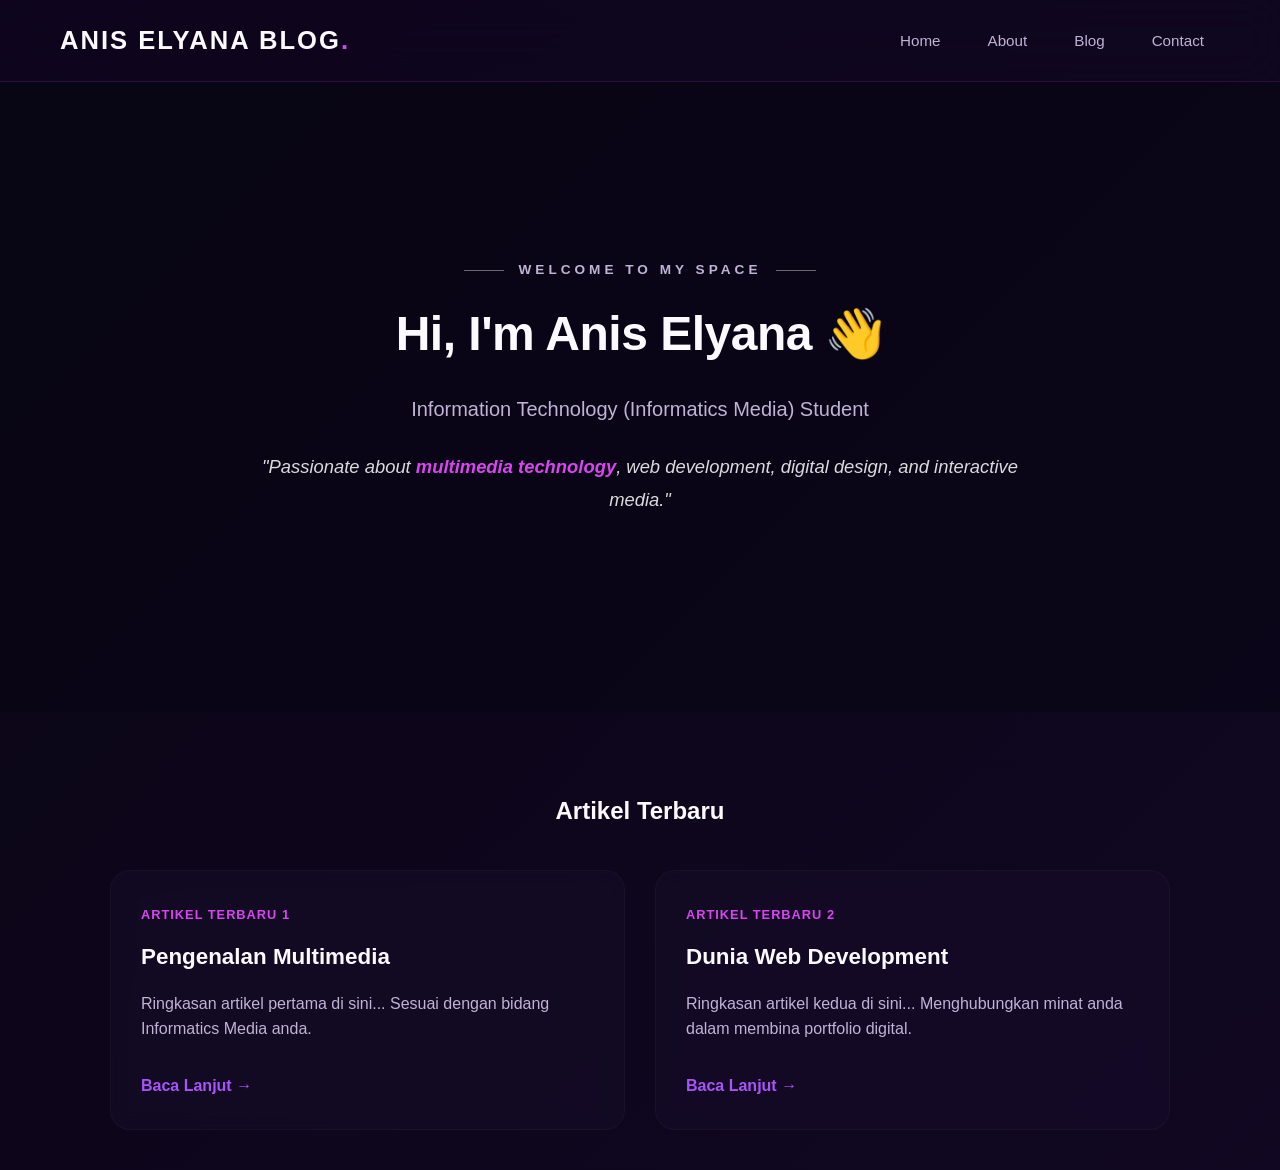
==== commit 3cf92b67: "update" ====
--- a/index.html
+++ b/index.html
@@ -18,13 +18,8 @@
             <li><a href="blog.html">Blog</a></li>
             <li><a href="contact.html">Contact</a></li>
 
-            <!-- Bahagian Ikon Media Sosial -->
-<div class="social-icons">
-    <a href="URL_LINKEDIN_ANIS" target="_blank"><i class="fab fa-linkedin-in"></i></a>
-    <a href="URL_INSTAGRAM_ANIS" target="_blank"><i class="fab fa-instagram"></i></a>
-    <a href="URL_FACEBOOK_ANIS" target="_blank"><i class="fab fa-facebook-f"></i></a>
-    <a href="mailto:anisn3823@gmail.com"><i class="fas fa-envelope"></i></a>
-</div>
+            
+            
         </ul>
     </nav>
     
--- a/style.css
+++ b/style.css
@@ -1073,29 +1073,3 @@
         flex-direction: column;
     }
 }
-.social-icons {
-    display: flex;
-    gap: 15px; /* Jarak antara setiap ikon */
-    margin-top: 20px;
-}
-
-.social-icons a {
-    background-color: #1e192c; /* Warna latar belakang bulat */
-    color: #a78bfa; /* Warna ikon */
-    width: 45px;
-    height: 45px;
-    border-radius: 50%; /* Membentuk bulatan */
-    display: flex;
-    align-items: center;
-    justify-content: center;
-    text-decoration: none;
-    transition: all 0.3s ease;
-    font-size: 1.2rem;
-}
-
-/* Kesan apabila tetikus menyentuh ikon */
-.social-icons a:hover {
-    background-color: #8b5cf6;
-    color: #ffffff;
-    transform: translateY(-3px);
-}
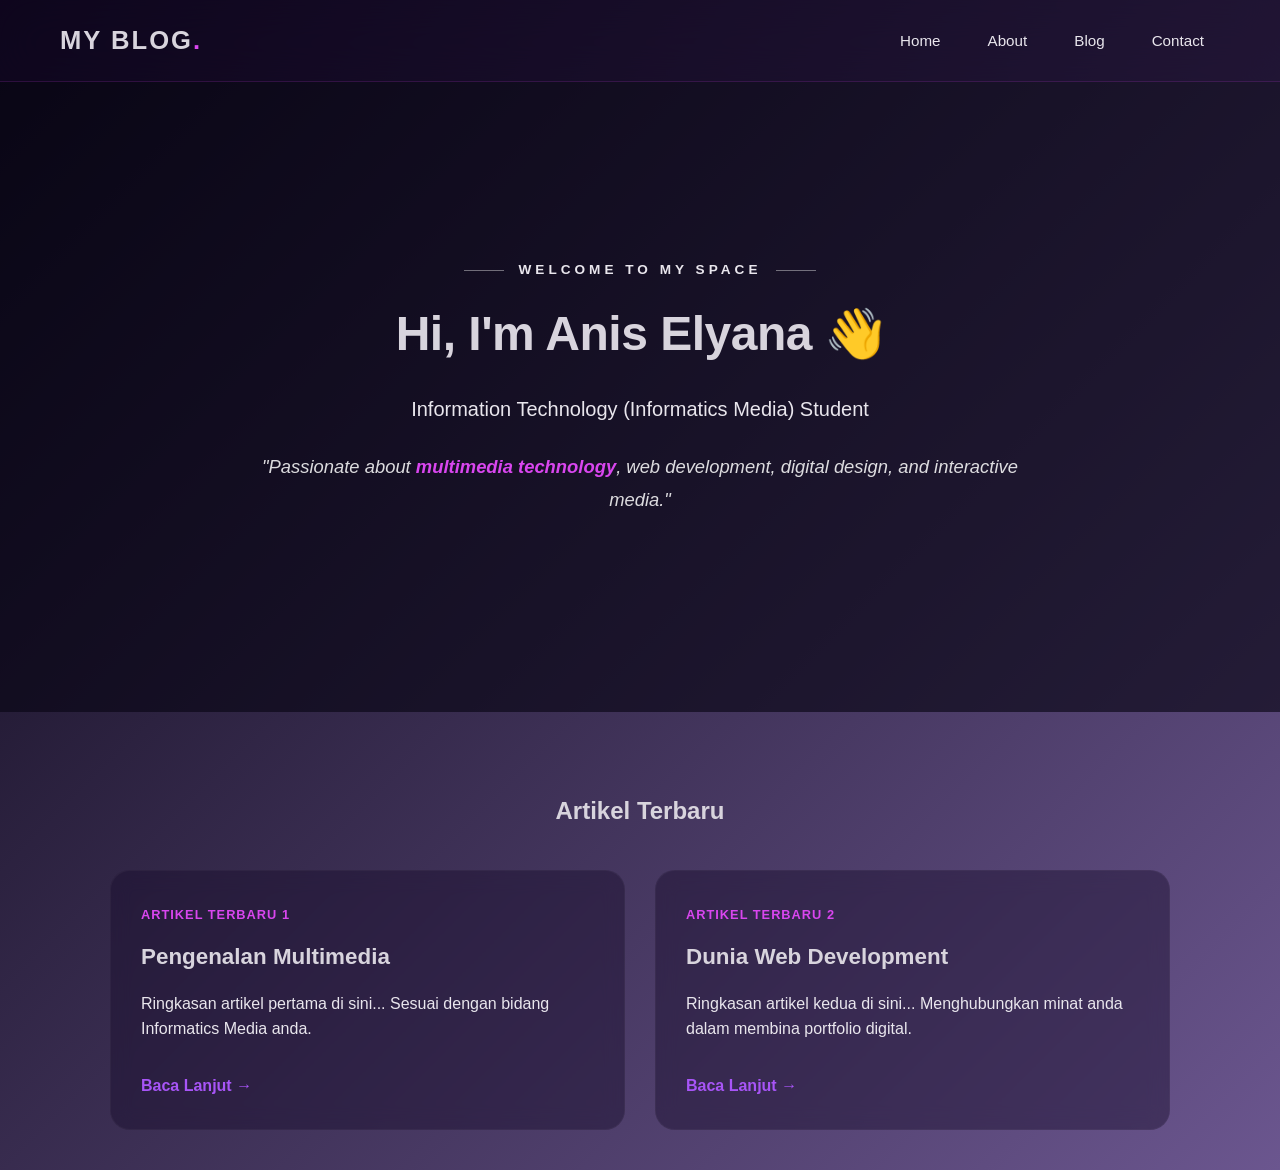
==== commit 4b46375b: "update new" ====
--- a/index.html
+++ b/index.html
@@ -11,15 +11,13 @@
 
     <!-- Menu Navigasi (Kekal & Responsive) -->
     <nav class="navbar">
-        <div class="logo">Anis Elyana Blog</div>
+        <div class="logo">My Blog</div>
         <ul class="nav-links">
             <li><a href="index.html">Home</a></li>
             <li><a href="about.html">About</a></li>
             <li><a href="blog.html">Blog</a></li>
             <li><a href="contact.html">Contact</a></li>
 
-            
-            
         </ul>
     </nav>
     
@@ -68,4 +66,4 @@
     </main>
 
 </body>
-</html>+</html>
--- a/style.css
+++ b/style.css
@@ -5,8 +5,8 @@
     --bg-dark: #090514;         /* Ungu gelap pekat malam */
     --bg-light-purple: #140b24; /* Ungu gelap sederhana */
     --card-bg: rgba(26, 15, 46, 0.45); /* Gelas ungu separa lutsinar */
-    --text-main: #fcfaff;       /* Putih bersih dengan ton ungu lembut */
-    --text-muted: #c0b3d6;      /* Kelabu ungu lembut */
+    --text-main: #d8d4dd;       /* Putih bersih dengan ton ungu lembut */
+    --text-muted: #e9e6ed;      /* Kelabu ungu lembut */
 }
 
 /* 1.1 ANIMASI LATAR BELAKANG UNGU BERGERAK */
@@ -20,7 +20,7 @@
     font-family: 'Segoe UI', Roboto, sans-serif;
     margin: 0;
     padding: 0;
-    background: linear-gradient(135deg, var(--bg-dark), #110722, #1d0b3a, var(--bg-light-purple));
+    background: linear-gradient(135deg, var(--bg-dark), #6b568f, #1d0b3a, var(--bg-light-purple));
     background-size: 300% 300%;
     animation: purpleFlow 15s ease infinite;
     color: var(--text-main);
@@ -902,7 +902,7 @@
 .app-layout {
     display: flex;
     min-height: 100vh;
-    background-color: #0b0713; /* Latar belakang gelap ungu misteri */
+    background-color: #5c4b7c; /* Latar belakang gelap ungu misteri */
     color: #ffffff;
     font-family: 'Segoe UI', Tahoma, Geneva, Verdana, sans-serif;
 }
@@ -910,7 +910,8 @@
 .main-content {
     flex: 1;
     padding: 40px;
-    background-color: #090510;
+        background: linear-gradient(135deg, var(--bg-dark), #6b568f, );
+
 }
 
 /* Tajuk Halaman */
@@ -950,7 +951,7 @@
 }
 
 .info-card {
-    background-color: #130f1e; /* Warna kad gelap kelabu-ungu */
+    background-color: #6b568f; /* Warna kad gelap kelabu-ungu */
     border-radius: 12px;
     padding: 20px;
     display: flex;
@@ -991,7 +992,7 @@
 
 /* --- BAHAGIAN KANAN: BORANG MESEJ --- */
 .contact-form-section {
-    background-color: #110d1a;
+    background-color: #6b568f;
     border-radius: 16px;
     padding: 30px;
     box-shadow: 0 4px 20px rgba(0, 0, 0, 0.3);
@@ -1064,12 +1065,19 @@
     box-shadow: 0 6px 16px rgba(124, 58, 237, 0.4);
 }
 
-/* Responsif skrin sekiranya dibuka pada telefon bimbit */
-@media (max-width: 900px) {
-    .contact-container {
-        grid-template-columns: 1fr;
-    }
-    .app-layout {
-        flex-direction: column;
-    }
-}
+/* Gaya asas untuk semua pautan navbar */
+.navbar a {
+    transition: all 0.3s ease;
+    padding: 8px 16px;
+    border-radius: 20px; /* Bentuk bujur untuk semua */
+    text-decoration: none;
+}
+
+/* Kesan apabila tetikus menyentuh (hover) mana-mana butang */
+.navbar a:hover {
+    background-color: #4c1d95; /* Warna ungu bila disentuh */
+    color: #ffffff;
+    box-shadow: 0 0 10px rgba(139, 92, 246, 0.5); /* Kesan cahaya */
+    transform: translateY(-2px); /* Butang naik sedikit */
+}
+
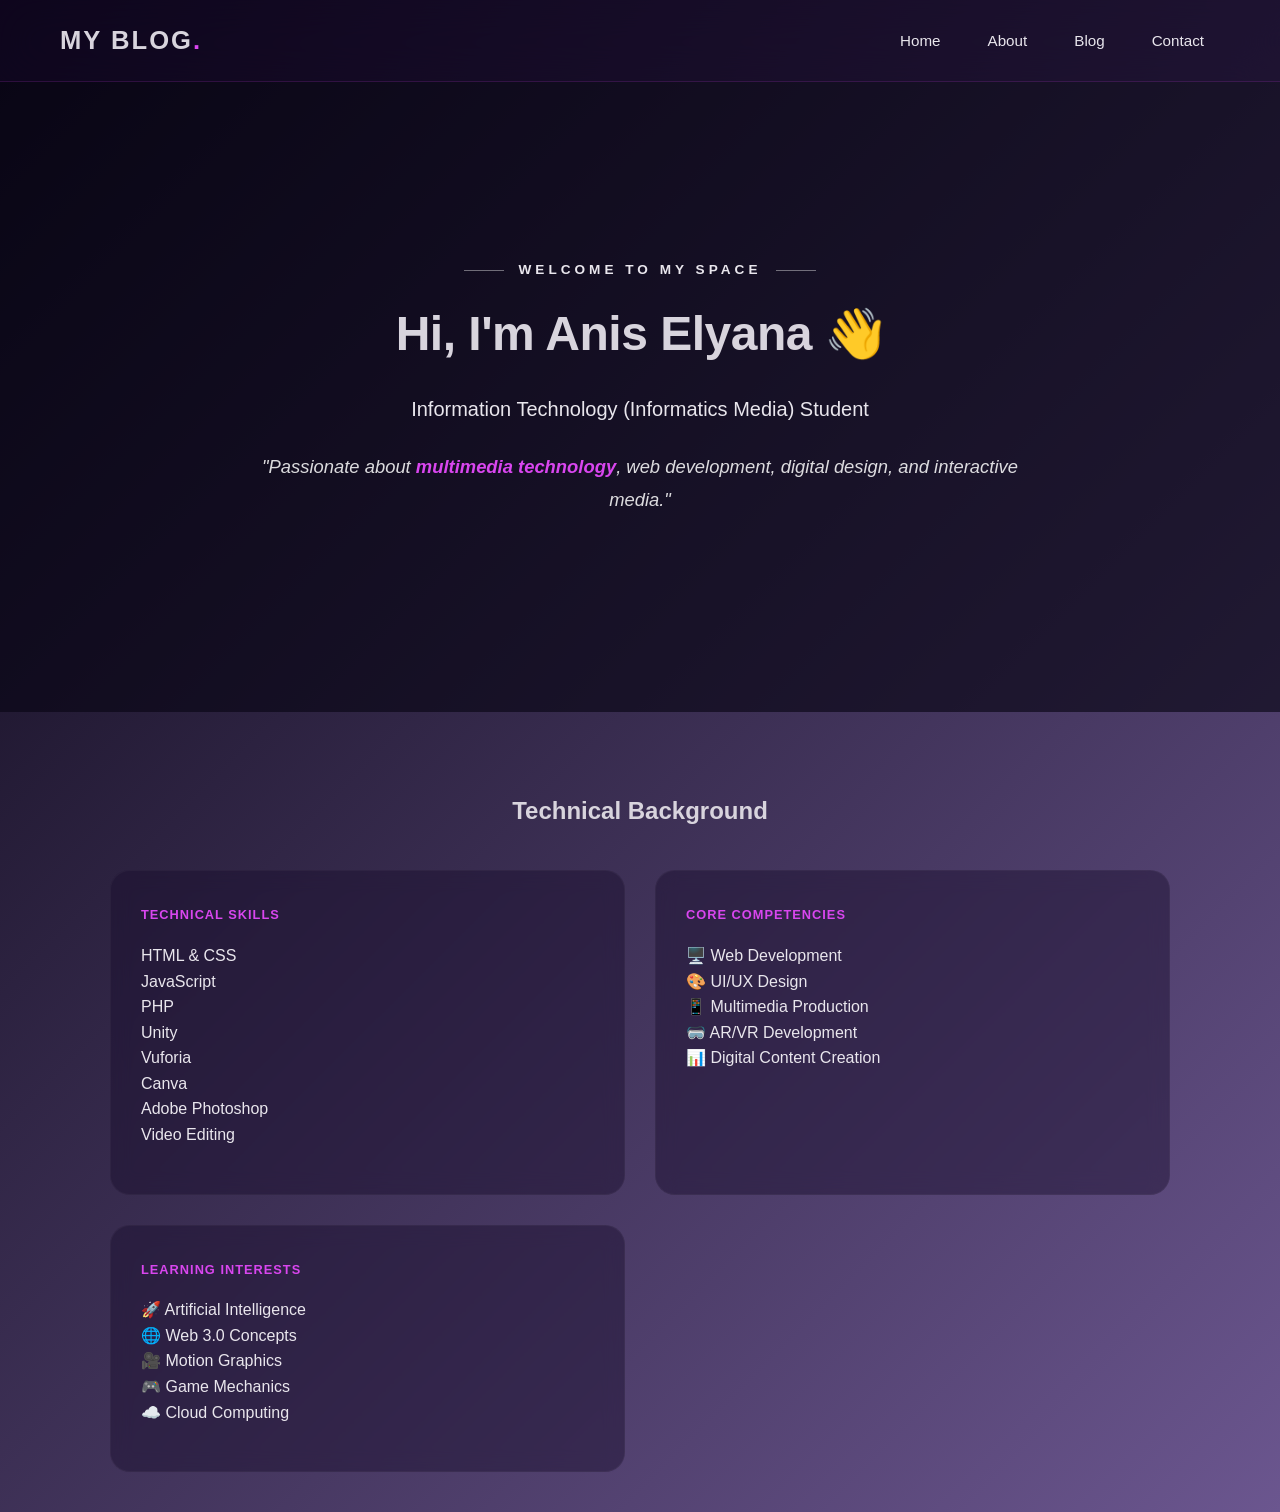
==== commit 89f2e027: "update neww" ====
--- a/index.html
+++ b/index.html
@@ -45,25 +45,47 @@
         </div>
     </header>
 
-    <!-- KANDUNGAN UTAMA (Kekal Kad Artikel Anda di Bawah Hero) -->
-    <main class="container">
-        <h2 style="text-align: center; margin-top: 40px; color: var(--text-main);">Artikel Terbaru</h2>
-        
-        <section class="content-grid">
-            <div class="card">
-                <span class="blog-date">Artikel Terbaru 1</span>
-                <h3>Pengenalan Multimedia</h3>
-                <p>Ringkasan artikel pertama di sini... Sesuai dengan bidang Informatics Media anda.</p>
-                <a href="blog.html">Baca Lanjut &rarr;</a>
-            </div>
-            <div class="card">
-                <span class="blog-date">Artikel Terbaru 2</span>
-                <h3>Dunia Web Development</h3>
-                <p>Ringkasan artikel kedua di sini... Menghubungkan minat anda dalam membina portfolio digital.</p>
-                <a href="blog.html">Baca Lanjut &rarr;</a>
-            </div>
-        </section>
-    </main>
+   <main class="container">
+    <h2 style="text-align: center; margin-top: 40px; color: var(--text-main);">Technical Background</h2>
+    
+    <section class="content-grid">
+        <div class="card">
+            <span class="blog-date">Technical Skills</span>
+            <ul style="list-style: none; padding: 0; color: var(--text-muted);">
+                <li>HTML & CSS</li>
+                <li>JavaScript</li>
+                <li>PHP</li>
+                <li>Unity</li>
+                <li>Vuforia</li>
+                <li>Canva</li>
+                <li>Adobe Photoshop</li>
+                <li>Video Editing</li>
+            </ul>
+        </div>
+
+        <div class="card">
+            <span class="blog-date">Core Competencies</span>
+            <ul style="list-style: none; padding: 0; color: var(--text-muted);">
+                <li>🖥️ Web Development</li>
+                <li>🎨 UI/UX Design</li>
+                <li>📱 Multimedia Production</li>
+                <li>🥽 AR/VR Development</li>
+                <li>📊 Digital Content Creation</li>
+            </ul>
+        </div>
+
+        <div class="card">
+            <span class="blog-date">Learning Interests</span>
+            <ul style="list-style: none; padding: 0; color: var(--text-muted);">
+                <li>🚀 Artificial Intelligence</li>
+                <li>🌐 Web 3.0 Concepts</li>
+                <li>🎥 Motion Graphics</li>
+                <li>🎮 Game Mechanics</li>
+                <li>☁️ Cloud Computing</li>
+            </ul>
+        </div>
+    </section>
+</main>
 
 </body>
 </html>
--- a/style.css
+++ b/style.css
@@ -1027,8 +1027,8 @@
 /* Reka Bentuk Input Tempat Letak Teks */
 .form-group input,
 .form-group textarea {
-    background-color: #171224;
-    border: 1px solid #2e2543;
+    background-color: #51407d;
+    border: 1px solid #140f20;
     border-radius: 8px;
     padding: 14px 16px;
     color: #ffffff;
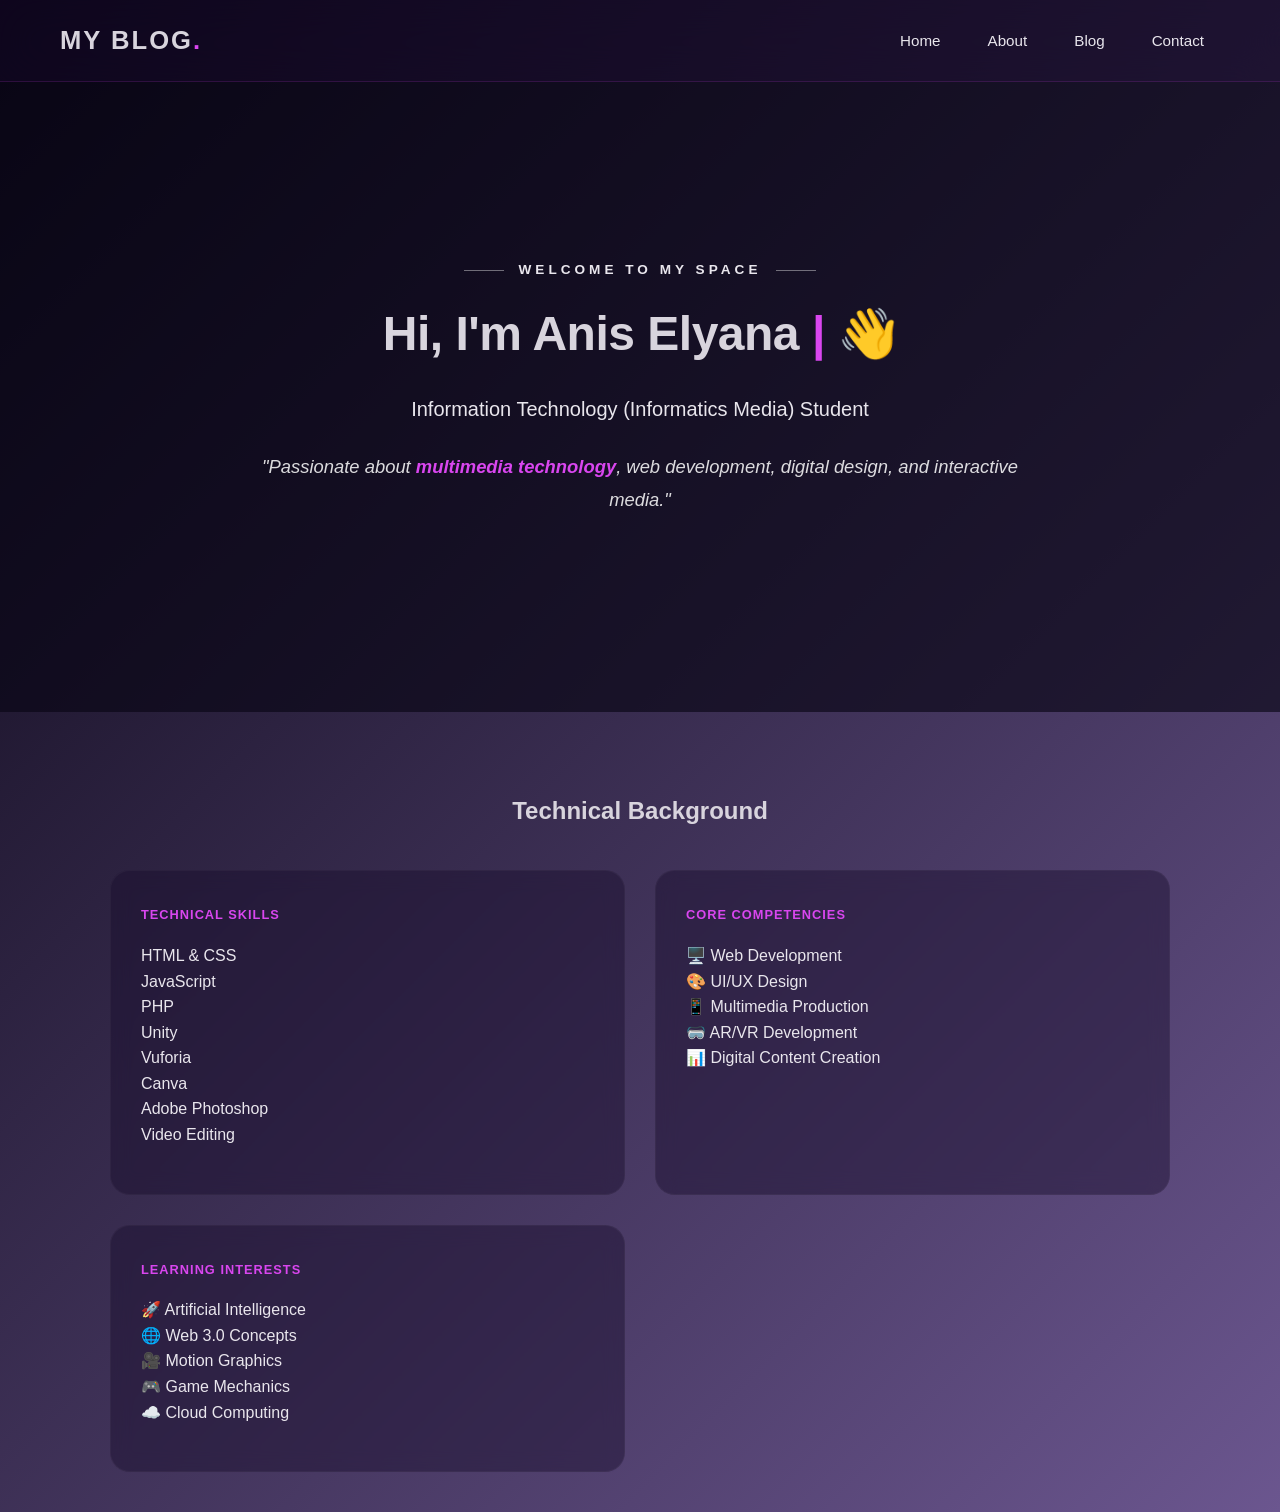
==== commit a64f09c6: "update new" ====
--- a/index.html
+++ b/index.html
@@ -33,7 +33,7 @@
                     <span class="line"></span>
                 </div>
 
-                <h1 class="hero-title">Hi, I'm Anis Elyana <span class="wave-emoji">👋</span></h1>
+                <h1 class="hero-title">Hi, I'm Anis Elyana <span id="typewriter"></span> <span class="wave-emoji">👋</span></h1>
                 
                 <p class="hero-subtitle">Information Technology (Informatics Media) Student</p>
                 
--- a/style.css
+++ b/style.css
@@ -642,6 +642,28 @@
         grid-template-columns: repeat(2, 1fr); /* 2 Kolum bersebelahan */
     }
 }
+.btn-resume {
+    display: inline-block;
+    margin-top: 20px;
+    padding: 12px 24px;
+    background: linear-gradient(135deg, #7c3aed, #d946ef);
+    color: #ffffff;
+    text-decoration: none;
+    font-weight: 600;
+    border-radius: 8px;
+    transition: all 0.3s ease;
+    box-shadow: 0 4px 15px rgba(168, 85, 247, 0.3);
+}
+
+.btn-resume i {
+    margin-right: 8px; /* Jarak antara ikon dan teks */
+}
+
+.btn-resume:hover {
+    transform: translateY(-3px);
+    box-shadow: 0 8px 25px rgba(217, 70, 239, 0.5);
+    filter: brightness(1.1);
+}
 /* ==========================================================================
    REKA BENTUK HALAMAN ACADEMIC PROJECTS (BERDASARKAN image_4dc2a2.jpg)
    ========================================================================== */
@@ -1080,4 +1102,69 @@
     box-shadow: 0 0 10px rgba(139, 92, 246, 0.5); /* Kesan cahaya */
     transform: translateY(-2px); /* Butang naik sedikit */
 }
-
+/* Untuk skrin yang lebarnya 768px ke bawah (Phone) */
+@media screen and (max-width: 768px) {
+    .contact-container {
+        grid-template-columns: 1fr !important; /* Paksa jadi 1 kolum sahaja */
+        padding: 20px;
+    }
+
+    .contact-form-section, .contact-info-section {
+        width: 100%; /* Pastikan ia ambil lebar penuh skrin */
+        margin: 0;
+    }
+
+    /* Tambahan untuk mengelakkan elemen melimpah keluar skrin */
+    body {
+        overflow-x: hidden; 
+    }
+}
+/* --- RESPONSIVE FIX UNTUK MOBILE --- */
+@media screen and (max-width: 768px) {
+    /* Pastikan container tidak melimpah */
+    .container, .contact-container {
+        width: 90% !important; 
+        margin: 0 auto !important;
+        display: flex !important;
+        flex-direction: column !important;
+    }
+
+    /* Paksa form dan info jadi satu kolum */
+    .contact-form-section, .contact-info-section {
+        width: 100% !important;
+        margin: 10px 0 !important;
+    }
+
+    /* Sembunyikan tatalan mendatar */
+    body {
+        overflow-x: hidden !important;
+    }
+}
+
+/* Pastikan warna asal (Dark Mode) ada di :root */
+:root {
+    --bg-color: #0f0a1f;
+    --text-color: #ffffff;
+}
+
+/* BAHAGIAN PENTING: Jika data-theme ialah light, tukar warna! */
+[data-theme='light'] {
+    --bg-color: #ffffff;
+    --text-color: #000000;
+}
+
+/* Pastikan body menggunakan warna ini */
+body {
+    background-color: var(--bg-color);
+    color: var(--text-color);
+    transition: 0.3s; /* Supaya pertukaran nampak lembut */
+}
+#typewriter::after {
+    content: '|';
+    animation: blink 0.7s infinite;
+    color: var(--purple-neon);
+}
+
+@keyframes blink {
+    50% { opacity: 0; }
+}
